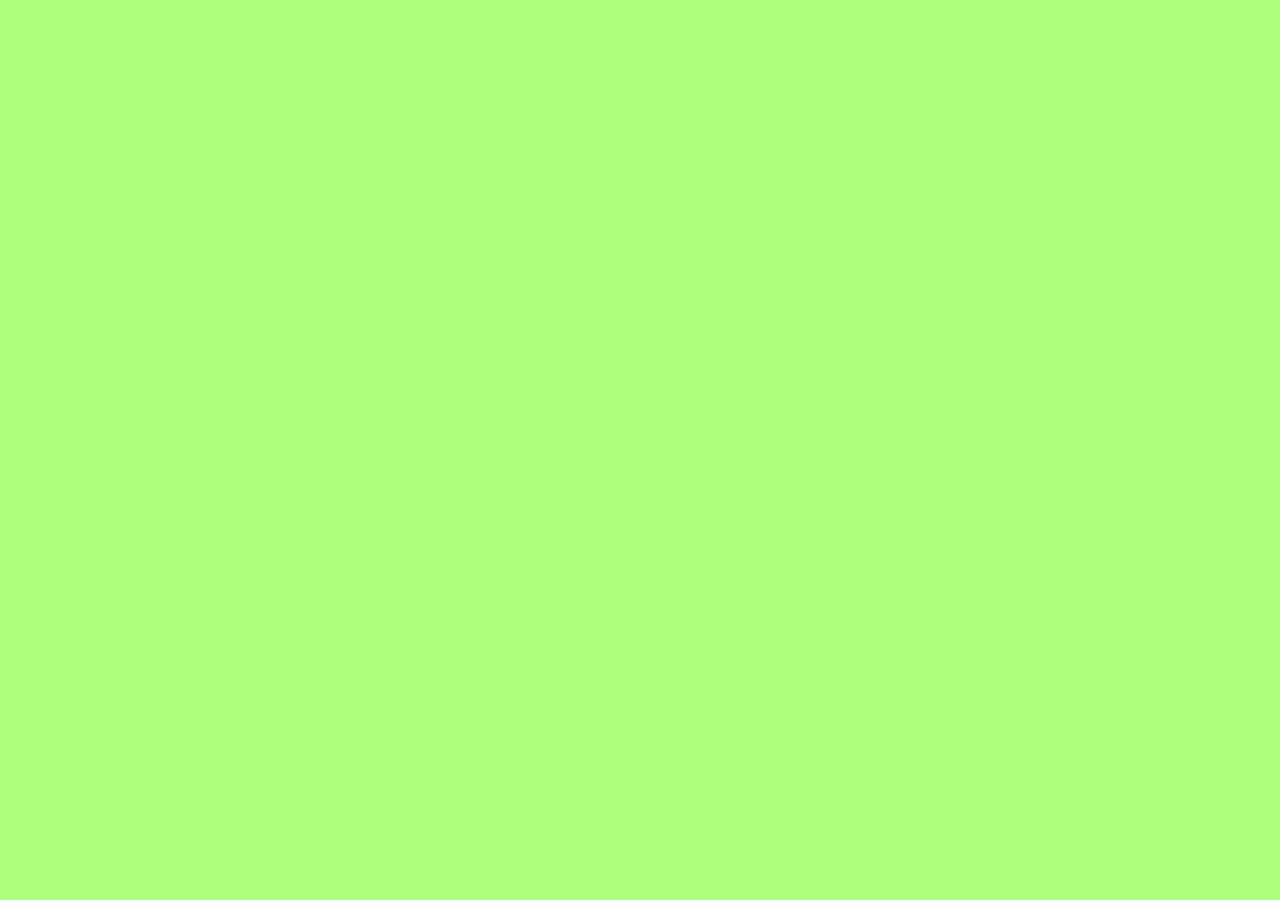
==== dashboard.html @ a7cbd426 "v1" ====
<!DOCTYPE html> 
<html>
    <head>
        <meta charset="utf-8">
        <meta http-equiv="Content-Security-Policy" content="default-src 'self' data: https://ssl.gstatic.com 'unsafe-eval'; style-src 'self' 'unsafe-inline'; media-src *; img-src 'self' data: content:;">
        <meta name="format-detection" content="telephone=no">
        <meta name="msapplication-tap-highlight" content="no">
        <meta name="viewport" content="initial-scale=1, width=device-width, viewport-fit=cover">
        <meta name="color-scheme" content="light dark">
        <link rel="stylesheet" href="css/dash.css">
        <title>Hello World</title>

        <link
        rel="stylesheet"
        data-purpose="Layout StyleSheet"
        title="Web Awesome"
        href="/css/app-wa-d53d10572a0e0d37cb8d614a3f177a0c.css?vsn=d"
      >
  
        <link
          rel="stylesheet"
          href="https://site-assets.fontawesome.com/releases/v6.5.2/css/all.css"
        >
  
        <link
          rel="stylesheet"
          href="https://site-assets.fontawesome.com/releases/v6.5.2/css/sharp-thin.css"
        >
  
        <link
          rel="stylesheet"
          href="https://site-assets.fontawesome.com/releases/v6.5.2/css/sharp-solid.css"
        >
  
        <link
          rel="stylesheet"
          href="https://site-assets.fontawesome.com/releases/v6.5.2/css/sharp-regular.css"
        >
  
        <link
          rel="stylesheet"
          href="https://site-assets.fontawesome.com/releases/v6.5.2/css/sharp-light.css"
        >

        <link rel="canonical" href="http://fontawesome.com/icons/hand-holding-circle-dollar" />
        <link rel="stylesheet" href="https://www.w3schools.com/w3css/4/w3.css">
        
    </head>
    <body>
        <div class="transition" id="transition"></div>
        <i class="fa-solid fa-hand-holding-circle-dollar"></i>
        <h1 class="Title">Welcome Back!</h1>
        <div class="banner-container">
            <div class="balance">
                <div class="row" style="justify-content: start;"><h1 style="padding-right: 0;" id="balance">0</h1><h1 style="padding-left: 5px; font-size: 16px; font-weight: 600;">DT</h1></div>
                <h2>Total Balance</h2>
            </div>
            <img src="img/blobs.png" class="banner">
          </div>

          <div class="row">
            <div class="col"><a class="big-button" id="spend" onclick="showModal()"><svg xmlns="http://www.w3.org/2000/svg" style="color: white; width:40%" viewBox="0 0 576 512"><!--!Font Awesome Free 6.5.2 by @fontawesome - https://fontawesome.com License - https://fontawesome.com/license/free Copyright 2024 Fonticons, Inc.--><path fill="#F1F4F8" d="M312 24V34.5c6.4 1.2 12.6 2.7 18.2 4.2c12.8 3.4 20.4 16.6 17 29.4s-16.6 20.4-29.4 17c-10.9-2.9-21.1-4.9-30.2-5c-7.3-.1-14.7 1.7-19.4 4.4c-2.1 1.3-3.1 2.4-3.5 3c-.3 .5-.7 1.2-.7 2.8c0 .3 0 .5 0 .6c.2 .2 .9 1.2 3.3 2.6c5.8 3.5 14.4 6.2 27.4 10.1l.9 .3c11.1 3.3 25.9 7.8 37.9 15.3c13.7 8.6 26.1 22.9 26.4 44.9c.3 22.5-11.4 38.9-26.7 48.5c-6.7 4.1-13.9 7-21.3 8.8V232c0 13.3-10.7 24-24 24s-24-10.7-24-24V220.6c-9.5-2.3-18.2-5.3-25.6-7.8c-2.1-.7-4.1-1.4-6-2c-12.6-4.2-19.4-17.8-15.2-30.4s17.8-19.4 30.4-15.2c2.6 .9 5 1.7 7.3 2.5c13.6 4.6 23.4 7.9 33.9 8.3c8 .3 15.1-1.6 19.2-4.1c1.9-1.2 2.8-2.2 3.2-2.9c.4-.6 .9-1.8 .8-4.1l0-.2c0-1 0-2.1-4-4.6c-5.7-3.6-14.3-6.4-27.1-10.3l-1.9-.6c-10.8-3.2-25-7.5-36.4-14.4c-13.5-8.1-26.5-22-26.6-44.1c-.1-22.9 12.9-38.6 27.7-47.4c6.4-3.8 13.3-6.4 20.2-8.2V24c0-13.3 10.7-24 24-24s24 10.7 24 24zM568.2 336.3c13.1 17.8 9.3 42.8-8.5 55.9L433.1 485.5c-23.4 17.2-51.6 26.5-80.7 26.5H192 32c-17.7 0-32-14.3-32-32V416c0-17.7 14.3-32 32-32H68.8l44.9-36c22.7-18.2 50.9-28 80-28H272h16 64c17.7 0 32 14.3 32 32s-14.3 32-32 32H288 272c-8.8 0-16 7.2-16 16s7.2 16 16 16H392.6l119.7-88.2c17.8-13.1 42.8-9.3 55.9 8.5zM193.6 384l0 0-.9 0c.3 0 .6 0 .9 0z"/></svg></a><h1>Spend</h1></div>
            <div class="col"><a class="big-button" id="earn"><svg xmlns="http://www.w3.org/2000/svg" style="color: white; width:40%" viewBox="0 0 512 512"><!--!Font Awesome Free 6.5.2 by @fontawesome - https://fontawesome.com License - https://fontawesome.com/license/free Copyright 2024 Fonticons, Inc.--><path fill="#F1F4F8" d="M64 32C28.7 32 0 60.7 0 96V416c0 35.3 28.7 64 64 64H448c35.3 0 64-28.7 64-64V192c0-35.3-28.7-64-64-64H80c-8.8 0-16-7.2-16-16s7.2-16 16-16H448c17.7 0 32-14.3 32-32s-14.3-32-32-32H64zM416 272a32 32 0 1 1 0 64 32 32 0 1 1 0-64z"/></svg></a><h1>Earn</h1></div>
            <div class="col"><a class="big-button" id="stats"><svg xmlns="http://www.w3.org/2000/svg" style="color: white; width:40%" viewBox="0 0 448 512"><!--!Font Awesome Free 6.5.2 by @fontawesome - https://fontawesome.com License - https://fontawesome.com/license/free Copyright 2024 Fonticons, Inc.--><path fill="#F1F4F8" d="M160 80c0-26.5 21.5-48 48-48h32c26.5 0 48 21.5 48 48V432c0 26.5-21.5 48-48 48H208c-26.5 0-48-21.5-48-48V80zM0 272c0-26.5 21.5-48 48-48H80c26.5 0 48 21.5 48 48V432c0 26.5-21.5 48-48 48H48c-26.5 0-48-21.5-48-48V272zM368 96h32c26.5 0 48 21.5 48 48V432c0 26.5-21.5 48-48 48H368c-26.5 0-48-21.5-48-48V144c0-26.5 21.5-48 48-48z"/></svg></a><h1>Details</h1></div>
          </div>

          <div class="goals">
            <div class="fillrow">
                <h1>Goals</h1>
                <h1 id="goal-name">Nothing</h1>
            </div>
            <div class="progressbar">
                <div class="progressfill" id="progressfill"></div>
            </div>
            <div class="fillrow">
                <div class="row" style="justify-content: start;"><h1 style="padding-right: 0;" id="goal-progress">0</h1><h1 style="padding-left: 0;">%</h1></div>
                <div class="row" style="justify-content: start;"><h1 style="padding-right: 0;" id="goal-price">0</h1><h1 style="padding-left: 5px; font-size: 14px; font-weight: 600;">DT</h1></div>
            </div>
            <a href="dashboard.html" id="edit-goal">Edit</a>
          </div>

        <div class="modal" id="modal" style="display: none;">
            <div class="modal-container" id="modal-container">
                <h1 id="modal-title" class="Title" style="padding: 0px; margin: 0px;">Spend</h1>
                <input id="modal-input1" type="text">
                <input id="modal-input2" type="number">
                <a id="modal-confirm">Confirm</a>
                <a id="modal-cancel">Cancel</a>
            </div>
        </div>

        
        <div class="goal-modal" id="goal-modal" style="display: none;">
            <div class="goal-modal-container" id="goal-modal-container">
                <h1 id="modal-title" class="Title" style="padding: 0px; margin: 0px;">Goal</h1>
                <br>
                <span>Name</span>
                <input id="goal-modal-input-goal" type="text">
                <span>Price</span>
                <input id="goal-modal-input-goal-price" type="number">
                <a id="goal-modal-confirm">Confirm</a>
                <a id="goal-modal-cancel">Cancel</a>
            </div>
        </div>


        <script src="cordova.js"></script>
        <script src="js/dashboard.js"></script>
    </body>
</html>
---- css/dash.css ----
@import url('https://fonts.googleapis.com/css2?family=Outfit:wght@100..900&family=Pacifico&family=Readex+Pro:wght@160..700&family=Ubuntu:ital,wght@0,300;0,400;0,500;0,700;1,300;1,400;1,500;1,700&display=swap');

* {
    -webkit-tap-highlight-color: rgba(0,0,0,0); /* make transparent link selection, adjust last value opacity 0 to 1.0 */
    margin: 0px;

    font-family: "Outfit", sans-serif;
    font-optical-sizing: auto;
    font-weight: normal;
    font-style: normal;
}

body {
    display: flex;
    flex-direction: column;
    flex-wrap: wrap;
    align-content: center;
    justify-content: start;

    -webkit-touch-callout: none;                /* prevent callout to copy image, etc when tap to hold */
    -webkit-text-size-adjust: none;             /* prevent webkit from resizing text to fit */
    -webkit-user-select: none;                  /* prevent copy paste, to allow, change 'none' to 'text' */
    background-color:#F1F4F8;
    background-repeat: no-repeat;
    background-attachment: fixed;


    height:100vh;
    margin:0px;
    padding:0px;
    width:100%;
}

.container{
    display: flex;
    flex-direction: column;
    background-color: #FFFFFF;
    width: 80vw;
    height: 50vh;
    border-radius: 12px;
    align-content: center;
    justify-content: center;
    align-items: center;
}

.container img{
    width: 225px;
    height: 200px;
    object-fit: contain;
    
}

.container h1{
    color: #14181B;
    font-weight: 400;
    font-size: 14px;

    
}

.banner-container{
    padding-top: 25px;
    height: 172px;
    width: 348px;
    padding-bottom: 25px;
    position: relative;
  }
  
  .banner{
    height: 100%;
    width: 100%;
    border-radius: 40px;
    object-fit: cover;
    display: block;
  }
  
  .banner-text{
    position: absolute;
    top: 50%; left: 0; right: 0; transform: translate(0, -50%); text-align: center; color: #000000; text-shadow: 0 0 12px;
    color: white;
    font-weight: 400;
    font-family: "Outfit", sans-serif;
    font-size: 6.4vw;
    text-align: center;
    justify-self:center;
    align-self: center;
  }

  a{
    height: 40px;
    width: 80%;
    color: #FFFFFF;
    text-decoration: none;
    font-weight: 600;
    font-size: 16px;
    background-color: #AEFF7B;
    border-radius: 24px;
    border-color: transparent;
    inset:0;
    outline: transparent;
    text-align: center;
    align-items: center;
    display: inline-flex;
    align-items: center;
    justify-content: center;
    cursor: pointer;
    transition-duration: 0.2s;
}

a:hover{
    transition-duration: 0.2s;
    scale: 105%;
    height: 40px;
    width: 80%;
    color: #FFFFFF;
    text-decoration: none;
    font-weight: 600;
    font-size: 16px;
    background-color: #AEFF7B;
    border-radius: 24px;
    border-color: transparent;
    inset:0;
    outline: transparent;
    text-align: center;
    align-items: center;
    display: inline-flex;
    align-items: center;
    justify-content: center;
    cursor: pointer;
}
.button-group{
    display: flex;
    flex-direction: column;
    justify-content: center;
    align-content: center;
    flex-wrap: wrap;
    flex-grow: 1;
    width: 100%;
    gap: 15px;
    padding-top: 50px;
}


.balance{
    position: absolute;
    top: 50%; left: 0; right: 0; transform: translate(0, -50%); text-align: left; color: #FFF;
    padding-left: 25px;
}

.balance h1{
    font-size: 24px;
}

.balance h2{
    font-size: 22px;
}

input {
    background-color: #F1F4F8;
    color: #14181B;
    border-radius: 24px;
    border-width: 1px;
    font-size: 16px;
    height: 40px;
    text-indent: 20px;
    border-color: transparent;
    width: 80%;
}

textarea:focus, input:focus{
    outline: none;
}
::-ms-reveal{
    border: 1px;
}

.container h2{
    color: #14181B;
    font-size: 36px;
    font-weight: 600;
    text-align: center;
}

.container span{
    color: #57636C;
    font-size: 14px;
    font-weight: 400;
    text-align: center;
}

.big-button{
    width: 100px;
    height: 100px;
    border-radius: 24px;
    background-color: #AEFF7B;
    cursor: pointer;
    transition-duration: .2s;
    margin-bottom: 10px;
}

.big-button:hover{
    scale: 110%;
    width: 100px;
    height: 100px;
    margin-bottom: 10px;
    transition-duration: .2s;
    border-radius: 24px;
    background-color: #AEFF7B;
    cursor: pointer;
}

.row{
    display: flex;
    flex-direction: row;
    justify-content: space-between;
}

.col{
    display: flex;
    flex-direction: column;
    justify-content: center;
    align-content: center;
    flex-wrap: wrap;
}

.col h1{
    color: #14181B;
    font-size: 14px;
    font-weight: 400;
    text-align: center;
}

.Title{
    color: #14181B;
    font-size: 24px;
    font-weight: 500;
    margin-top: 25px;
}

.goals{
    display: flex;
    flex-direction: column;
    justify-content: center;
    align-content: center;
    align-items: center;
    background-color: white;
    border-radius: 24px;
    margin-top: 25px;
}

.goals h1{
    color: #14181B;
    font-size: 24px;
    font-weight: 500;
    padding-left: 25px;
    padding-right: 25px;
    padding-top: 25px;
}

.progressbar{
    height: 12px;
    background-color: #F1F4F8;
    margin-top: 25px;
    margin-bottom: 0px;
    border-radius: 24px;
    width: 90%;
}

.progressfill{
    height: 100%;
    background-color: #AEFF7B;
    width: 0%;
    border-radius: 24px;
}

.fillrow{
    display: flex;
    flex-direction: row;
    width: 100%;
    justify-content: space-between;   
}

.fillrow h1{
    padding-top: 10px;
}

.goals a{
    width: 90%;
    margin-top: 25px;
    margin-bottom: 25px;
}

.modal{
    display: flex;
    position:absolute;

    justify-content: center;
    align-content: center;

    flex-wrap: wrap;
    width: 100vw;
    height: 100vh;
    background-color: rgba(0, 0, 0, 0.425);
    margin: 0px;
    padding: 0px;
}

.modal-container{
    display: flex;
    flex-direction: column;
    justify-content: center;
    align-items: center;
    gap: 15px;
    background-color: white;
    width: 50%;
    height: 50%;
    border-radius: 24px;
}



.modal-title{
    color: #14181B;
    font-size: 24px;
    font-weight: 500;
    margin-top: 25px;
}

.goal-modal{
    display: flex;
    position:absolute;

    justify-content: center;
    align-content: center;

    flex-wrap: wrap;
    width: 100vw;
    height: 100vh;
    background-color: rgba(0, 0, 0, 0.425);
    margin: 0px;
    padding: 0px;
}

@keyframes pop1 {
    0% {
        background-color: rgba(0, 0, 0, 0);
    }
    100% {
        background-color: rgba(0, 0, 0, 0.425);
    }
  }

.goal-modal-container{
    display: flex;
    flex-direction: column;
    justify-content: center;
    align-items: center;
    gap: 15px;
    background-color: white;
    width: 50%;
    height: 70%;
    border-radius: 24px;
}

@keyframes slide{
    0%{
        transform: translateY(-100%);
    }
    100%{
        transform: translateY(0%);
    }
}

.goal-modal-container span{
    color: #14181B;
    text-align: left;
    width: 80%;
}

.transition{
    display: initial;
    background-color: #AEFF7B;
    width: 100vw;
    height: 100vh;
    position: absolute;
    z-index: 100;
}

@keyframes transition{
    0%{
        display: none;
        transform: translateX(-100%);
    }
    20%{
        display:none;
        transform: translateX(-100%);
    }
    21%{
        display:initial;
    }
    100%{
        transform: translateX(0%);
    }
}

@keyframes load{
    0%{
        display: initial;
        transform: translateX(0%);
    }
    80%{
        transform: translateX(0%);
        display:initial;
    }
    100%{
        transform: translateX(-100%);
    }
}
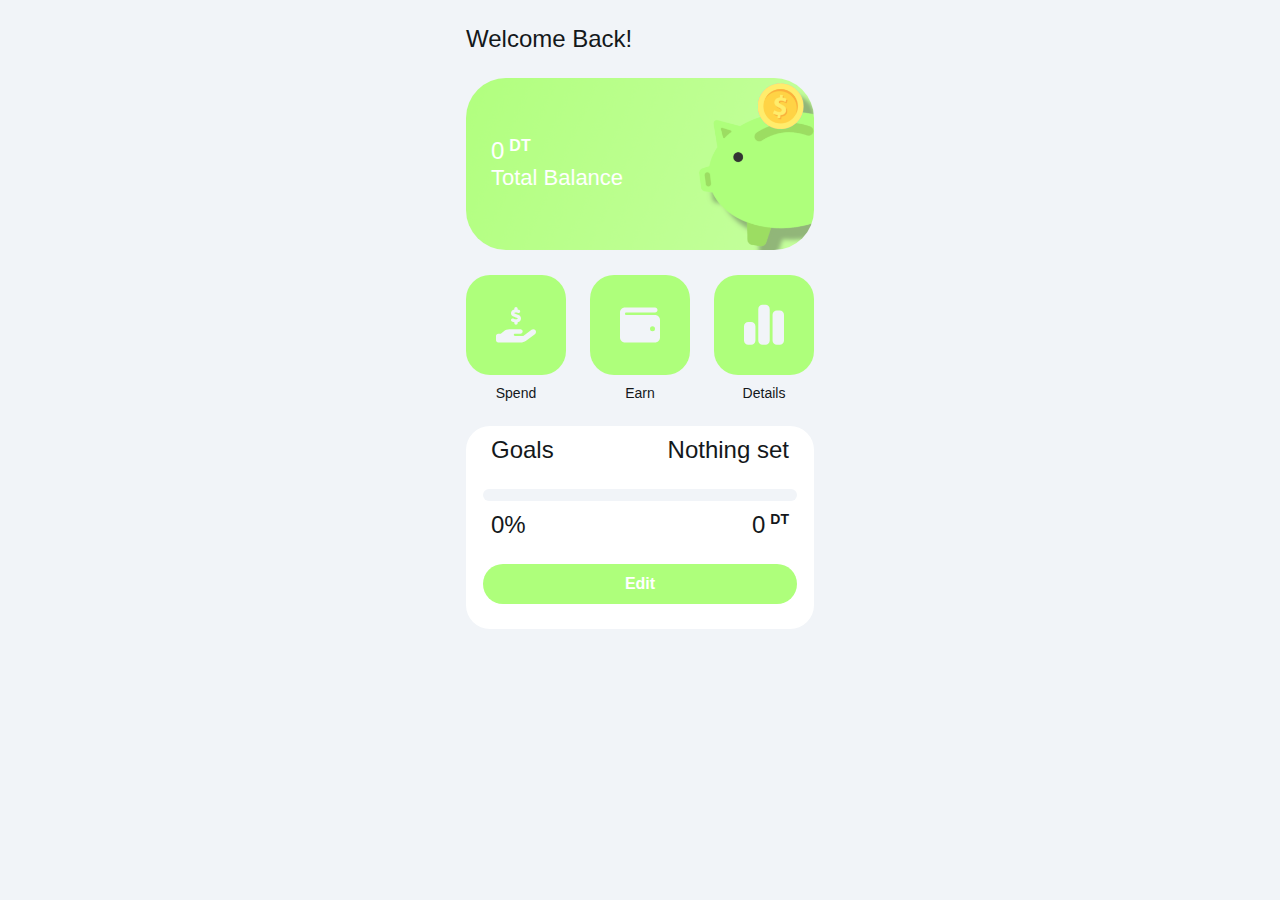
==== commit 7d3ebeb0: "Add files via upload" ====
--- a/dashboard.html
+++ b/dashboard.html
@@ -1,4 +1,4 @@
-<!DOCTYPE html> 
+<!DOCTYPE html lang="en"> 
 <html>
     <head>
         <meta charset="utf-8">
@@ -82,8 +82,13 @@
         <div class="modal" id="modal" style="display: none;">
             <div class="modal-container" id="modal-container">
                 <h1 id="modal-title" class="Title" style="padding: 0px; margin: 0px;">Spend</h1>
-                <input id="modal-input1" type="text">
-                <input id="modal-input2" type="number">
+
+                <h1 style="color: red;" id="warn">Please fill everything!</h1>
+
+                
+                <input id="modal-input1" type="text" placeholder="Name">
+                <input id="modal-input2" type="number" placeholder="Amount (Number)">
+                
                 <a id="modal-confirm">Confirm</a>
                 <a id="modal-cancel">Cancel</a>
             </div>
@@ -94,10 +99,8 @@
             <div class="goal-modal-container" id="goal-modal-container">
                 <h1 id="modal-title" class="Title" style="padding: 0px; margin: 0px;">Goal</h1>
                 <br>
-                <span>Name</span>
-                <input id="goal-modal-input-goal" type="text">
-                <span>Price</span>
-                <input id="goal-modal-input-goal-price" type="number">
+                <input id="goal-modal-input-goal" type="text" placeholder="Name">
+                <input id="goal-modal-input-goal-price" type="number" placeholder="Price">
                 <a id="goal-modal-confirm">Confirm</a>
                 <a id="goal-modal-cancel">Cancel</a>
             </div>
--- a/css/dash.css
+++ b/css/dash.css
@@ -358,7 +358,7 @@
     gap: 15px;
     background-color: white;
     width: 50%;
-    height: 70%;
+    height: 50%;
     border-radius: 24px;
 }
 
